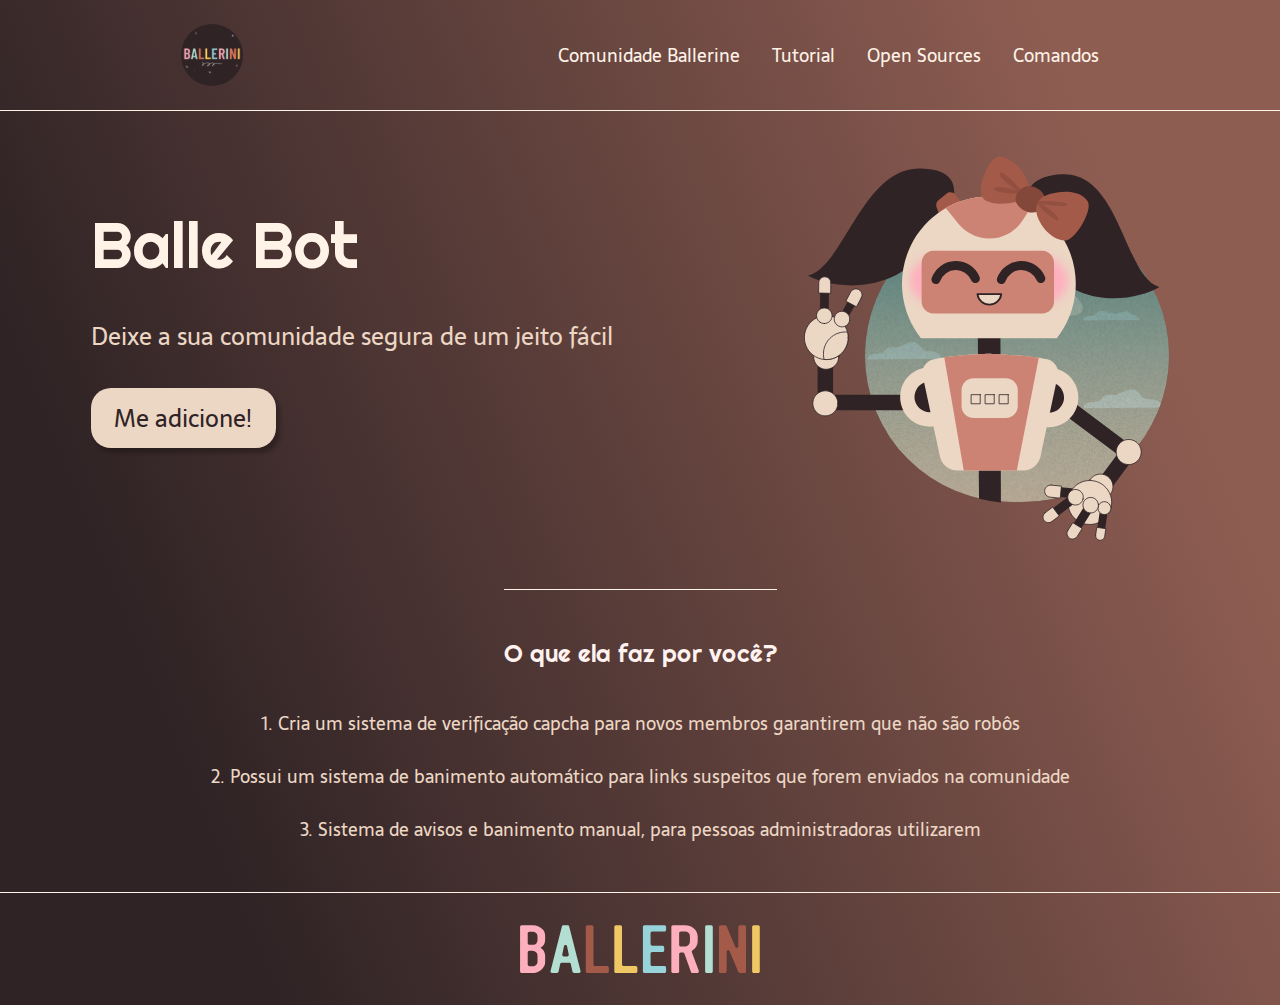
==== Landing Page - Exemplo Ballet Bot/index.html @ 829b9cb6 "adicionei os arquivos no hithub" ====
<!DOCTYPE html>
<html lang="pt-BR">
<head>
    <meta charset="UTF-8">    
    <meta name="viewport" content="width=device-width, initial-scale=1.0">
    <meta name="description" content="Um bot que vai moderar e deixar a su identitdade segura e de uma jeito fácil.">
    <title>Balle Bot - Modere a sua comunidaade do Discord</title>
    <link rel="stylesheet" type="text/css" href="style.css">
</head>
<body>
    <header class="cabecalho">
        <img claass="cabecalho-imagem" src="logo.svg" alt="Logo da acomunidade ballerine">
        <nav class="cabecalho-menu">
            <a class="cabecalho-menu-item" href="https://www.google.com.br/">Comunidade Ballerine</a>
            <a class="cabecalho-menu-item" href="https://www.google.com.br/">Tutorial</a>
            <a class="cabecalho-menu-item" href="https://www.google.com.br/">Open Sources</a>
            <a class="cabecalho-menu-item" href="https://www.google.com.br/">Comandos</a>
        </nav>
    </header>

    <main class="conteudo">
        <section class="conteudo-principal">
            <div class="conteudo-principal-escrito">
                <h1 class="conteudo-principal-escrito-titulo">Balle Bot</h1>
                <h2 class="conteudo-principal-escrito-subtitulo">Deixe a sua comunidade segura de um jeito fácil</h2>
                <button class="conteudo-principal-escrito-botao">Me adicione!</button>
            </div>
            <img class="conteudo-principal-imagem" src="ballebot.svg" alt="Imagem da Ballet Bot">
        </section>

        <section class="conteudo-secundario">
            <h3 class="conteudo-secundario-titulo">O que ela faz por você?</h3>
            <p class="conteudo-secundario-paragrafo">1. Cria um <strong>sistema de verificação capcha</strong> para novos membros garantirem que não são robôs</p>
            <p class="conteudo-secundario-paragrafo">2. Possui um <strong>sistema de banimento automático</strong> para links suspeitos que forem enviados na comunidade</p>
            <p class="conteudo-secundario-paragrafo">3. <strong>Sistema de avisos e banimento manual</strong>, para pessoas administradoras utilizarem</p>
        </section>
    </main>

    <footer class="rodape">
        <img class="rodape-imagem" src="ballerine.svg">
    </footer>
</body>
</html>
---- Landing Page - Exemplo Ballet Bot/style.css ----
@import url('https://fonts.googleapis.com/css2?family=Righteous&family=Sarala:wght@400;700&display=swap');

* {
    margin: 0;
    padding:0;
    box-sizing: border-box;
    text-decoration: none;
}

body {
    font-size: 100%;
    background: linear-gradient(68.15deg, #2F2325 16.62%, #8E5D52 85.61%);
}

.cabecalho {
    display: flex;
    flex-direction: row;
    align-items: center;
    justify-content: space-around;
    padding: 24px;
}

.cabecalho-imagem {
    height: 72px;
}

.cabecalho-menu {
    display: flex;
    gap: 32px;
}

.cabecalho-menu-item {
    font-family: 'Sarala', sans-serif;
    color: #FFF2E7;
    font-weight: 400;
    font-size: 18px;
}

.conteudo {
    margin-bottom: 48px;
    border-top: 0.4px solid #FFF2E7;
}

.conteudo-principal {
    display: flex;
    flex-direction: row;
    align-items: center;
    justify-content: space-around;
}
.conteudo-principal-escrito {
    display: flex;
    flex-direction: column;
    gap: 32px;
}
.conteudo-principal-escrito-titulo {
    font-family: 'Righteous', cursive;
    font-weight: 400;
    font-size: 64px;
    color: #FFF2E7;
}

.conteudo-principal-escrito-subtitulo {
    font-family: 'Sarala', sans-serif;
    font-weight: 400;
    font-size: 24px;
    color: #ECD6C4;
}
.conteudo-principal-escrito-botao {
    background-color:#ECD6C4;
    width: 185px;
    height: 60px;
    border: none;
    box-shadow: 4px 5px 4px rgba(0, 0, 0, 0.25);
    border-radius: 20px;
    font-family: 'Sarala', sans-serif;
    color: #2F2325;
    font-weight: 400;
    font-size: 24px;
}

.conteudo-principal-escrito-botao:hover {
    background-color: rgba(236, 214, 196, 0.53);
}

.conteudo-principal-imagem {
    height: 430px;
}
.conteudo-secundario{
    display: flex;
    flex-direction: column;
    align-items: center;
    gap: 24px;
    margin-top: 48px;
}

.conteudo-secundario-titulo {
    border-top: 0.4px solid #FFF2E7;
    padding-top: 48px;
    font-family: 'Righteous', cursive;
    font-weight: 400;
    font-size: 24px;
    color: #FFF2EF;
    margin-bottom: 16px;
}

.conteudo-secundario-paragrafo {
    font-family: 'Sarala', sans-serif;
    font-weight: 300;
    font-size: 18px;
    color: #ECD6C4;
}

.rodape {
    padding: 32px;
    border-top: 0.4px solid #FFF2E7;
}

.rodape-imagem {
    height: 48px;
    display: block;
    margin: 0 auto;
}
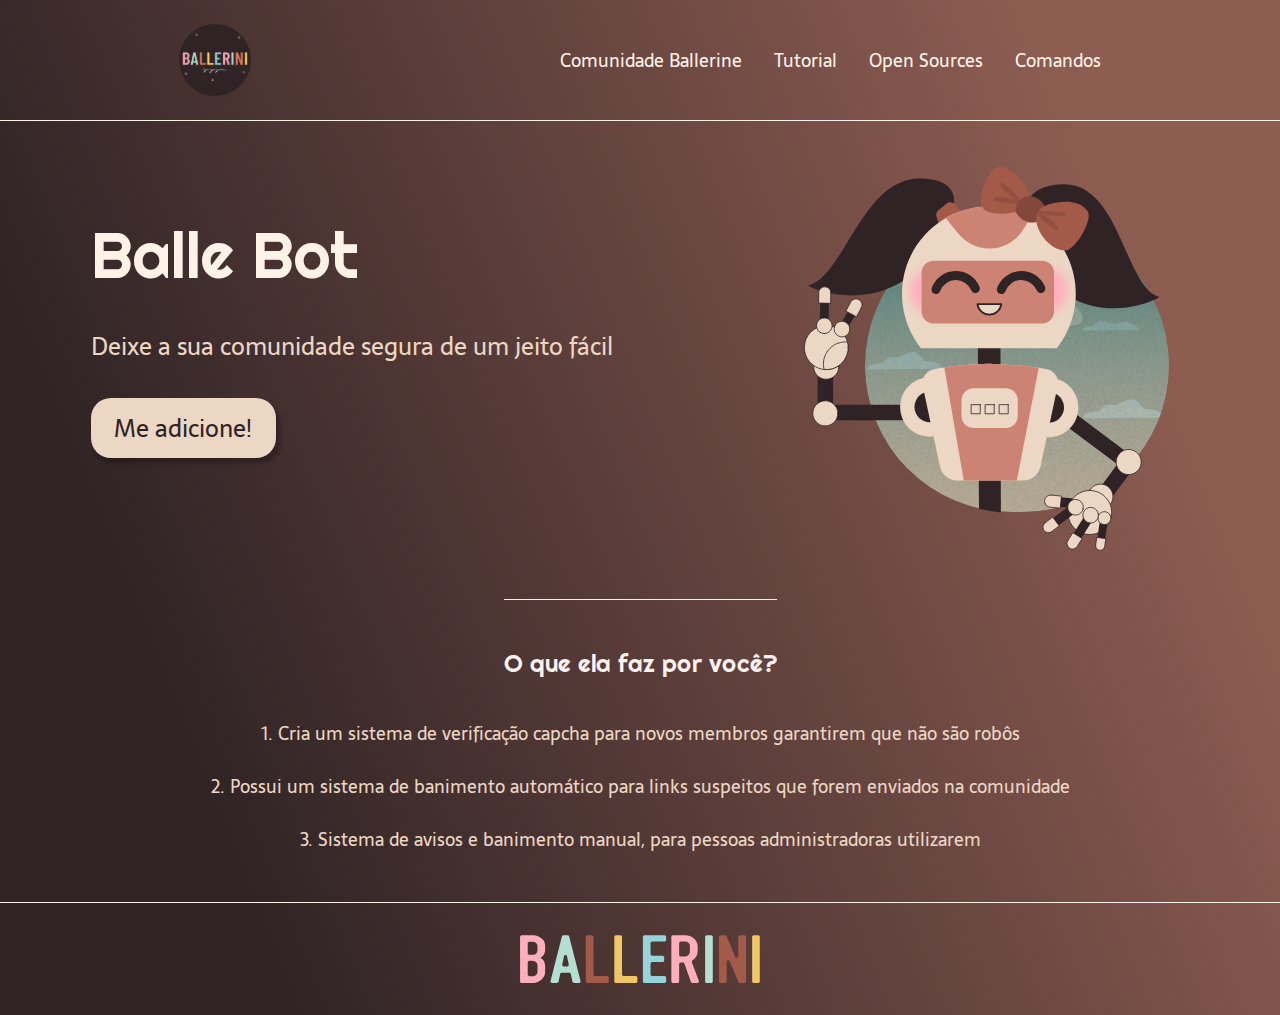
==== commit e3ac5df4: "inclusão de atts no site da tramacidade" ====
--- a/Landing Page - Exemplo Ballet Bot/index.html
+++ b/Landing Page - Exemplo Ballet Bot/index.html
@@ -9,7 +9,7 @@
 </head>
 <body>
     <header class="cabecalho">
-        <img claass="cabecalho-imagem" src="logo.svg" alt="Logo da acomunidade ballerine">
+        <img class="cabecalho-imagem" src="logo.svg" alt="Logo da acomunidade ballerine">
         <nav class="cabecalho-menu">
             <a class="cabecalho-menu-item" href="https://www.google.com.br/">Comunidade Ballerine</a>
             <a class="cabecalho-menu-item" href="https://www.google.com.br/">Tutorial</a>
--- a/Landing Page - Exemplo Ballet Bot/style.css
+++ b/Landing Page - Exemplo Ballet Bot/style.css
@@ -1,4 +1,5 @@
 @import url('https://fonts.googleapis.com/css2?family=Righteous&family=Sarala:wght@400;700&display=swap');
+/*acabei usando a importação de fonte por url pq dava dando erro com as da pasta/pc*/
 
 * {
     margin: 0;
